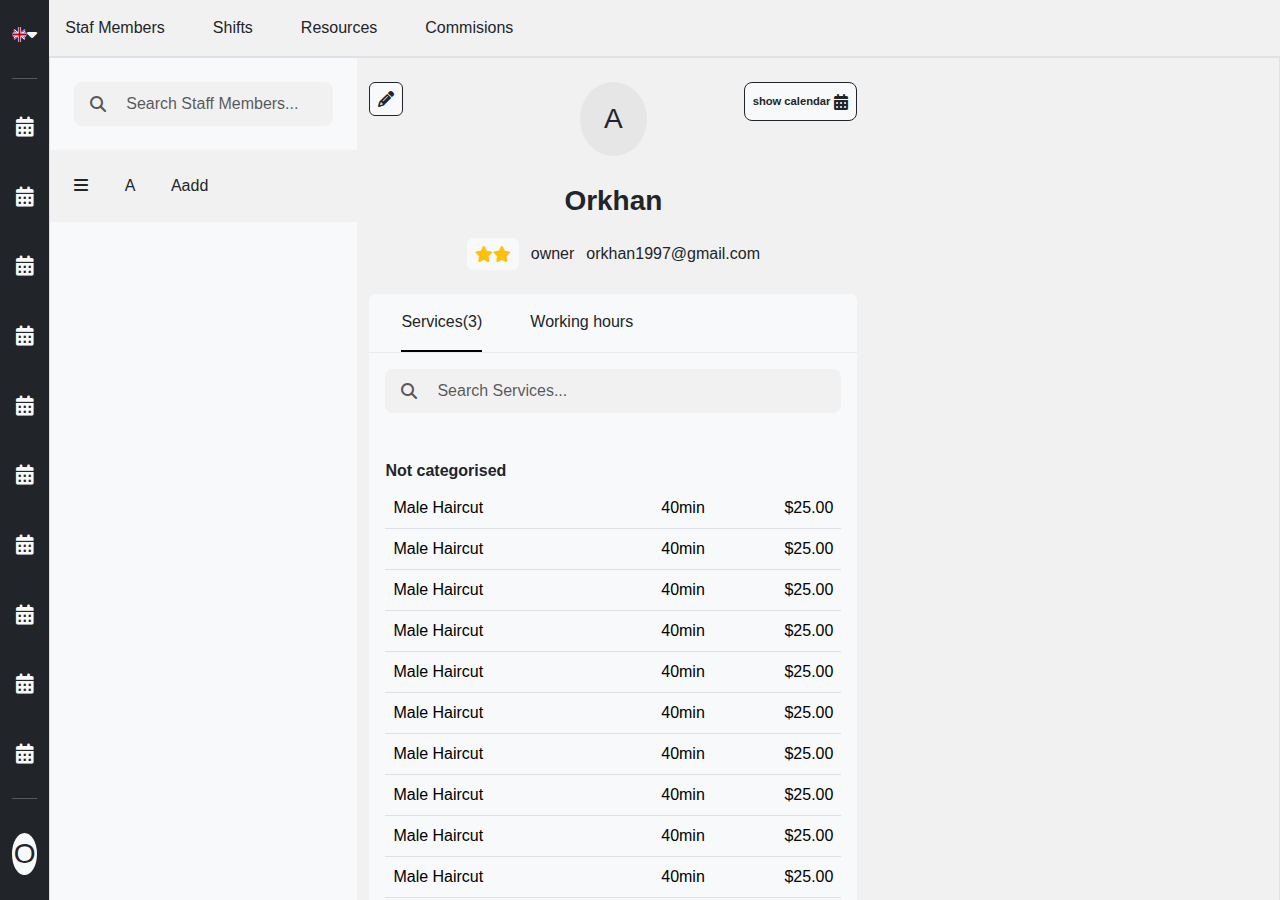
==== management.html @ 8c5fa84d "staff management" ====
<!DOCTYPE html>
<html lang="en">
  <head>
    <meta charset="UTF-8" />
    <meta name="viewport" content="width=device-width, initial-scale=1.0" />
    <!-- bootstrap css link -->
    <link
      href="https://cdn.jsdelivr.net/npm/bootstrap@5.3.3/dist/css/bootstrap.min.css"
      rel="stylesheet"
      integrity="sha384-QWTKZyjpPEjISv5WaRU9OFeRpok6YctnYmDr5pNlyT2bRjXh0JMhjY6hW+ALEwIH"
      crossorigin="anonymous"
    />
    <!-- font awesome link -->
    <link
      rel="stylesheet"
      href="https://cdnjs.cloudflare.com/ajax/libs/font-awesome/6.7.2/css/all.min.css"
      integrity="sha512-Evv84Mr4kqVGRNSgIGL/F/aIDqQb7xQ2vcrdIwxfjThSH8CSR7PBEakCr51Ck+w+/U6swU2Im1vVX0SVk9ABhg=="
      crossorigin="anonymous"
      referrerpolicy="no-referrer"
    />
    <title>Management Page</title>
    <link rel="stylesheet" href="/assets/css/management.css" />
  </head>
  <body>
    <div class="app-main_content container-fluid w-100 w-0 p-0">
      <nav
        class="navbar navbar-expand-lg sticky-top top-0 w-100 bg-dark py-3 d-block d-lg-none"
      >
        <div
          class="container-fluid d-flex align-items-center justify-content-between"
        >
          <i
            class="fa-solid fa-bars-staggered text-light fs-2"
            id="toggle-menu"
          ></i>
          <img src="/assets/images/logo.49ab7d85.svg" alt="" />
          <div class="user">
            <span class="py-2 px-3 text-dark bg-light rounded-circle fs-5"
              >T</span
            >
          </div>
        </div>
      </nav>
      <main class="h-100 w-100 d-flex">
        <!-- Sidebar -->
        <nav class="sidebar bg-dark sidebar py-0 py-lg-3 h-100">
          <div
            class="row h-100 m-auto flex-grow-1 d-flex align-items-start align-items-lg-center justify-content-start gap-3 w-100"
          >
            <!-- Language Section -->
            <div
              class="col-12 d-flex justify-content-center d-none d-lg-flex w-100"
            >
              <div
                class="language d-flex align-items-center justify-content-center"
              >
                <img
                  src="./assets/images/en-gb.66f67f2a.svg"
                  class="w-75 h-75"
                  alt=""
                />
                <i class="fa-solid fa-caret-down text-light"></i>
              </div>
            </div>
            <hr class="my-divider text-light w-50 m-auto" />
            <!-- List Section -->
            <div
              class="list-container col-12 d-flex flex-column align-items-center w-100 h-75"
            >
              <div
                class="list h-100 d-flex align-items-start align-items-md-center justify-content-between flex-column gap-2 w-100 w-md-100"
              >
                <a
                  href="#"
                  class="d-flex align-items-center justify-content-center menu-item mt-lg-1 mt-3 position-relative"
                >
                  <i class="fa-solid fa-calendar-days text-light fs-5"></i>
                  <span
                    class="side-menu_item bg-dark text-light p-0 p-md-1 rounded"
                    >management</span
                  >
                </a>
                <a
                  href="#"
                  class="d-flex align-items-center justify-content-center menu-item mt-lg-1 mt-3 position-relative"
                >
                  <i class="fa-solid fa-calendar-days text-light fs-5"></i>
                  <span
                    class="side-menu_item bg-dark text-light p-0 p-md-1 rounded"
                    >management</span
                  >
                </a>
                <a
                  href="#"
                  class="d-flex align-items-center justify-content-center menu-item mt-lg-1 mt-3 position-relative"
                >
                  <i class="fa-solid fa-calendar-days text-light fs-5"></i>
                  <span
                    class="side-menu_item bg-dark text-light p-0 p-md-1 rounded"
                    >management</span
                  >
                </a>
                <a
                  href="#"
                  class="d-flex align-items-center justify-content-center menu-item mt-lg-1 mt-3 position-relative"
                >
                  <i class="fa-solid fa-calendar-days text-light fs-5"></i>
                  <span
                    class="side-menu_item bg-dark text-light p-0 p-md-1 rounded"
                    >management</span
                  >
                </a>
                <a
                  href="#"
                  class="d-flex align-items-center justify-content-center menu-item mt-lg-1 mt-3 position-relative"
                >
                  <i class="fa-solid fa-calendar-days text-light fs-5"></i>
                  <span
                    class="side-menu_item bg-dark text-light p-0 p-md-1 rounded"
                    >management</span
                  >
                </a>
                <a
                  href="#"
                  class="d-flex align-items-center justify-content-center menu-item mt-lg-1 mt-3 position-relative"
                >
                  <i class="fa-solid fa-calendar-days text-light fs-5"></i>
                  <span
                    class="side-menu_item bg-dark text-light p-0 p-md-1 rounded"
                    >management</span
                  >
                </a>
                <a
                  href="#"
                  class="d-flex align-items-center justify-content-center menu-item mt-lg-1 mt-3 position-relative"
                >
                  <i class="fa-solid fa-calendar-days text-light fs-5"></i>
                  <span
                    class="side-menu_item bg-dark text-light p-0 p-md-1 rounded"
                    >management</span
                  >
                </a>
                <a
                  href="#"
                  class="d-flex align-items-center justify-content-center menu-item mt-lg-1 mt-3 position-relative"
                >
                  <i class="fa-solid fa-calendar-days text-light fs-5"></i>
                  <span
                    class="side-menu_item bg-dark text-light p-0 p-md-1 rounded"
                    >management</span
                  >
                </a>
                <a
                  href="#"
                  class="d-flex align-items-center justify-content-center menu-item mt-lg-1 mt-3 position-relative"
                >
                  <i class="fa-solid fa-calendar-days text-light fs-5"></i>
                  <span
                    class="side-menu_item bg-dark text-light p-0 p-md-1 rounded"
                    >management</span
                  >
                </a>
                <a
                  href="#"
                  class="d-flex align-items-center justify-content-center menu-item mt-lg-1 mt-3 position-relative"
                >
                  <i class="fa-solid fa-calendar-days text-light fs-5"></i>
                  <span
                    class="side-menu_item bg-dark text-light p-0 p-md-1 rounded"
                    >management</span
                  >
                </a>
              </div>
            </div>
            <hr class="my-divider text-light w-50 m-auto" />
            <!-- Avatar Section -->
            <div
              class="col-12 d-flex justify-content-center align-items-center w-100 d-none d-lg-flex"
            >
              <div
                class="sidebar-avatar d-flex justify-content-center align-items-center w-100"
              >
                <div
                  class="user w-100 h-75 rounded-circle bg-light d-flex align-items-center justify-content-center"
                >
                  <span class="text-dark fs-3 text-center text-uppercase"
                    >o</span
                  >
                </div>
              </div>
            </div>
          </div>
        </nav>
        <!-- content -->
        <section class="main-content flex-grow-1 w-100">
          <div class="container-fluid overflow-hidden w-100 h-100 p-0">
            <div class="row">
              <div class="col">
                <ul
                  class="navbar-nav d-flex flex-row gap-2 gap-lg-5 px-1 px-lg-3 py-2 border-bottom"
                >
                  <li class="nav-item active">
                    <a class="nav-link text-dark text-capitalize" href="#"
                      >Staf Members</a
                    >
                  </li>
                  <li class="nav-item">
                    <a class="nav-link text-dark text-capitalize" href="#"
                      >Shifts</a
                    >
                  </li>
                  <li class="nav-item">
                    <a class="nav-link text-dark text-capitalize" href="#"
                      >resources</a
                    >
                  </li>
                  <li class="nav-item">
                    <a class="nav-link text-dark text-capitalize" href="#"
                      >commisions</a
                    >
                  </li>
                </ul>
              </div>
            </div>
            <div class="content h-100">
              <div class="container-fluid h-100 w-100">
                <div class="row border h-100 h-lg-auto">
                  <div class="col-12 col-lg-3 bg-light p-0 d-flex flex-column">
                    <form class="p-4">
                      <div
                        class="form-group d-flex flex-row gap-2 align-items-center rounded-3 py-1 px-3"
                      >
                        <i
                          class="fa-solid fa-magnifying-glass"
                          id="search-icon"
                        ></i>
                        <input
                          type="email"
                          placeholder="Search staff members..."
                          class="w-100 border-0 text-capitalize shadow-none form-control"
                        />
                      </div>
                    </form>
                    <ul
                      class="user-list d-flex flex-column gap-2 w-100 m-0 p-0"
                    >
                      <li class="p-4 list-item">
                        <i class="fa-solid fa-bars"></i>
                        <span
                          class="text-uppercase p-3 rounded-circle mx-3 user-circle"
                          >a</span
                        >
                        <a href="#" class="text-dark">Aadd</a>
                      </li>
                    </ul>
                  </div>
                  <div
                    class="col-12 overflow-auto m-0 col-lg-5 h-100 py-4 pl-3 pr-0"
                  >
                    <div
                      class="staf-details w-100 d-flex flex-column align-items-center justify-content-between"
                    >
                      <div class="container w-100 p-0 m-0">
                        <div
                          class="row w-100 d-flex justify-content-between p-0 m-0"
                        >
                          <div class="col-4 p-0">
                            <a class="icons">
                              <i
                                class="fa-solid fa-pencil border border-dark p-2 bg-light rounded-2 text-dark cursor-pointer"
                              >
                              </i>
                            </a>
                          </div>
                          <div class="col-4 p-0 d-flex justify-content-center">
                            <a
                              class="avatar d-flex flex-column gap-4 align-items-center"
                            >
                              <span
                                class="px-4 py-3 user-avatar text-dark rounded-circle text-uppercase fs-3"
                                >a</span
                              >
                              <div class="staffer-name w-100">
                                <p class="text-dark fs-3 fw-bold text-center">
                                  Orkhan
                                </p>
                              </div>
                            </a>
                          </div>
                          <div class="col-4 p-0 d-flex justify-content-end">
                            <a
                              class="calendar-icon bg-light rounded-3 px-2 border border-dark h-25 d-flex align-items-center gap-1"
                            >
                              <span
                                class="text-dark fw-bold show-calendar text-center"
                              >
                                show calendar
                              </span>
                              <i
                                class="fa-solid fa-calendar-days text-dark"
                              ></i>
                            </a>
                          </div>
                        </div>
                      </div>
                      <div
                        class="staf-content d-flex flex-row align-items-center"
                      >
                        <ul
                          class="d-flex flex-row align-items-center justify-content-between gap-2 w-100 p-0 m-0"
                        >
                          <li
                            class="bg-light p-2 rounded-2 d-flex align-items-center"
                          >
                            <i class="fa-solid fa-star text-warning fs-6"></i>
                            <i class="fa-solid fa-star text-warning fs-6"></i>
                          </li>
                          <li class="owner p-1 rounded-2">
                            <span class="text-dark">owner</span>
                          </li>
                          <li>
                            <span class="text-dark fs-6"
                              >orkhan1997@gmail.com</span
                            >
                          </li>
                        </ul>
                      </div>
                    </div>
                    <div
                      class="staf-detail-tabs w-100 mt-4 bg-light rounded-top"
                    >
                      <div class="tab-heading w-100">
                        <ul class="d-flex align-center gap-5">
                          <li class="tab-item active py-3">
                            <a href="#" class="text-dark fs-6"
                              >Services<span>(3)</span>
                            </a>
                          </li>
                          <li class="tab-item py-3">
                            <a href="#" class="text-dark fs-6">Working hours</a>
                          </li>
                        </ul>
                        <form class="px-3">
                          <div
                            class="form-group d-flex flex-row gap-2 align-items-center rounded-3 py-1 px-3"
                          >
                            <i
                              class="fa-solid fa-magnifying-glass"
                              id="search-icon"
                            ></i>
                            <input
                              type="email"
                              placeholder="Search services..."
                              class="w-100 border-0 text-capitalize shadow-none form-control"
                            />
                          </div>
                        </form>
                      </div>
                      <div class="table mt-5 pb-4 px-3">
                        <div class="title">
                          <h4 class="text-dark fs-6 fw-semibold">
                            Not categorised
                          </h4>
                        </div>
                        <table class="table table-hover">
                          <tbody>
                            <tr>
                              <td class="bg-light">Male Haircut</td>
                              <td class="bg-light text-end">40min</td>
                              <td class="bg-light text-end">$25.00</td>
                            </tr>
                            <tr>
                              <td class="bg-light">Male Haircut</td>
                              <td class="bg-light text-end">40min</td>
                              <td class="bg-light text-end">$25.00</td>
                            </tr>
                            <tr>
                              <td class="bg-light">Male Haircut</td>
                              <td class="bg-light text-end">40min</td>
                              <td class="bg-light text-end">$25.00</td>
                            </tr>
                            <tr>
                              <td class="bg-light">Male Haircut</td>
                              <td class="bg-light text-end">40min</td>
                              <td class="bg-light text-end">$25.00</td>
                            </tr>
                            <tr>
                              <td class="bg-light">Male Haircut</td>
                              <td class="bg-light text-end">40min</td>
                              <td class="bg-light text-end">$25.00</td>
                            </tr>
                            <tr>
                              <td class="bg-light">Male Haircut</td>
                              <td class="bg-light text-end">40min</td>
                              <td class="bg-light text-end">$25.00</td>
                            </tr>
                            <tr>
                              <td class="bg-light">Male Haircut</td>
                              <td class="bg-light text-end">40min</td>
                              <td class="bg-light text-end">$25.00</td>
                            </tr>
                            <tr>
                              <td class="bg-light">Male Haircut</td>
                              <td class="bg-light text-end">40min</td>
                              <td class="bg-light text-end">$25.00</td>
                            </tr>
                            <tr>
                              <td class="bg-light">Male Haircut</td>
                              <td class="bg-light text-end">40min</td>
                              <td class="bg-light text-end">$25.00</td>
                            </tr>
                            <tr>
                              <td class="bg-light">Male Haircut</td>
                              <td class="bg-light text-end">40min</td>
                              <td class="bg-light text-end">$25.00</td>
                            </tr>
                          </tbody>
                        </table>
                        <button
                          type="button"
                          class="btn btn-outline-dark mt-5 w-100 text-uppercase"
                        >
                          edit services
                        </button>
                      </div>
                    </div>
                  </div>
                  <div class="col-4"></div>
                </div>
              </div>
            </div>
          </div>
        </section>
      </main>
    </div>

    <script src="/assets/js/management.js"></script>
  </body>
</html>
---- assets/css/management.css ----
@import "./reset.css";
.sidebar {
  width: 4%;
}
.app-main_content {
  height: 100vh;
}
.side-menu_item {
  top: 0;
  left: 0;
  margin-left: 3rem;
  visibility: hidden;
  opacity: 0;
  transition: 0.2s linear;
  position: absolute;
}
.menu-item:hover .side-menu_item {
  visibility: visible;
  opacity: 1;
}
.main-content {
  background-color: #f4f4f4;
}
.form-group,
.main-content,
input,
.list-item {
  background: #f2f1f1 !important;
}
#search-icon,
.icons,
.user-avatar {
  color: #595757;
}
.user-avatar {
  background: #e6e6e6;
}
.show-calendar {
  font-size: 0.7rem;
}
.tab-item.active {
  border-bottom: 2px solid black;
}
.tab-heading ul {
  border-bottom: 1px solid #ebebeb;
}

@media (max-width: 991px) {
  .app-main_content {
    height: 100%;
  }
  .my-divider {
    display: none;
  }
  .sidebar {
    width: 100%;
    position: fixed;
    left: -100%;
    height: 100%;
    transition: 0.4s ease;
  }
  .sidebar.active {
    left: 0;
  }
  .side-menu_item {
    visibility: visible;
    opacity: 1;
    margin-left: 3rem;
  }
  .h-lg-auto {
    height: auto !important;
  }
  .main-content {
    overflow-x: hidden;
  }
  /* .main-content::-webkit-scrollbar {
    display: none;
  } */
}
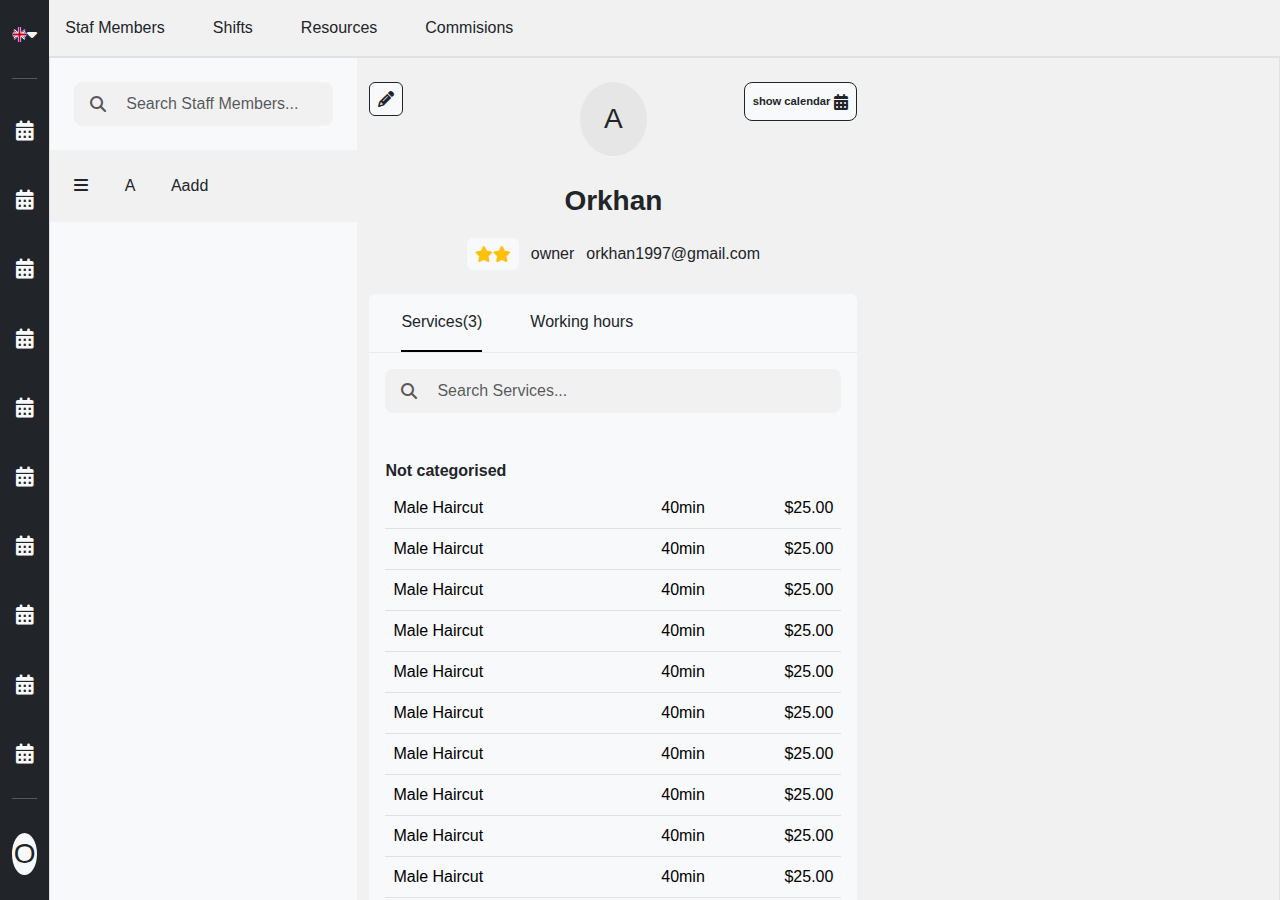
==== commit c86dc07e: "staff management sidebar" ====
--- a/management.html
+++ b/management.html
@@ -72,97 +72,98 @@
               >
                 <a
                   href="#"
-                  class="d-flex align-items-center justify-content-center menu-item mt-lg-1 mt-3 position-relative"
-                >
-                  <i class="fa-solid fa-calendar-days text-light fs-5"></i>
-                  <span
-                    class="side-menu_item bg-dark text-light p-0 p-md-1 rounded"
-                    >management</span
-                  >
-                </a>
-                <a
-                  href="#"
-                  class="d-flex align-items-center justify-content-center menu-item mt-lg-1 mt-3 position-relative"
-                >
-                  <i class="fa-solid fa-calendar-days text-light fs-5"></i>
-                  <span
-                    class="side-menu_item bg-dark text-light p-0 p-md-1 rounded"
-                    >management</span
-                  >
-                </a>
-                <a
-                  href="#"
-                  class="d-flex align-items-center justify-content-center menu-item mt-lg-1 mt-3 position-relative"
-                >
-                  <i class="fa-solid fa-calendar-days text-light fs-5"></i>
-                  <span
-                    class="side-menu_item bg-dark text-light p-0 p-md-1 rounded"
-                    >management</span
-                  >
-                </a>
-                <a
-                  href="#"
-                  class="d-flex align-items-center justify-content-center menu-item mt-lg-1 mt-3 position-relative"
-                >
-                  <i class="fa-solid fa-calendar-days text-light fs-5"></i>
-                  <span
-                    class="side-menu_item bg-dark text-light p-0 p-md-1 rounded"
-                    >management</span
-                  >
-                </a>
-                <a
-                  href="#"
-                  class="d-flex align-items-center justify-content-center menu-item mt-lg-1 mt-3 position-relative"
-                >
-                  <i class="fa-solid fa-calendar-days text-light fs-5"></i>
-                  <span
-                    class="side-menu_item bg-dark text-light p-0 p-md-1 rounded"
-                    >management</span
-                  >
-                </a>
-                <a
-                  href="#"
-                  class="d-flex align-items-center justify-content-center menu-item mt-lg-1 mt-3 position-relative"
-                >
-                  <i class="fa-solid fa-calendar-days text-light fs-5"></i>
-                  <span
-                    class="side-menu_item bg-dark text-light p-0 p-md-1 rounded"
-                    >management</span
-                  >
-                </a>
-                <a
-                  href="#"
-                  class="d-flex align-items-center justify-content-center menu-item mt-lg-1 mt-3 position-relative"
-                >
-                  <i class="fa-solid fa-calendar-days text-light fs-5"></i>
-                  <span
-                    class="side-menu_item bg-dark text-light p-0 p-md-1 rounded"
-                    >management</span
-                  >
-                </a>
-                <a
-                  href="#"
-                  class="d-flex align-items-center justify-content-center menu-item mt-lg-1 mt-3 position-relative"
-                >
-                  <i class="fa-solid fa-calendar-days text-light fs-5"></i>
-                  <span
-                    class="side-menu_item bg-dark text-light p-0 p-md-1 rounded"
-                    >management</span
-                  >
-                </a>
-                <a
-                  href="#"
-                  class="d-flex align-items-center justify-content-center menu-item mt-lg-1 mt-3 position-relative"
-                >
-                  <i class="fa-solid fa-calendar-days text-light fs-5"></i>
-                  <span
-                    class="side-menu_item bg-dark text-light p-0 p-md-1 rounded"
-                    >management</span
-                  >
-                </a>
-                <a
-                  href="#"
-                  class="d-flex align-items-center justify-content-center menu-item mt-lg-1 mt-3 position-relative"
+                  class="d-flex align-items-center justify-content-center menu-item mt-2 position-relative"
+                >
+                  <i class="fa-solid fa-calendar-days text-light fs-5"></i>
+                  <span
+                    class="side-menu_item bg-dark text-light p-0 p-md-1 rounded"
+                    >management</span
+                  >
+                </a>
+                <a
+                  href="#"
+                  class="d-flex align-items-center justify-content-center menu-item mt-2 position-relative"
+                >
+                  <i class="fa-solid fa-calendar-days text-light fs-5"></i>
+                  <span
+                    class="side-menu_item bg-dark text-light p-0 p-md-1 rounded"
+                    >management</span
+                  >
+                </a>
+                <a
+                  href="#"
+                  class="d-flex align-items-center justify-content-center menu-item mt-2 position-relative"
+                >
+                  <i class="fa-solid fa-calendar-days text-light fs-5"></i>
+                  <span
+                    class="side-menu_item bg-dark text-light p-0 p-md-1 rounded"
+                    >management</span
+                  >
+                </a>
+                <a
+                  href="#"
+                  class="d-flex align-items-center justify-content-center menu-item mt-2 position-relative"
+                >
+                  <i class="fa-solid fa-calendar-days text-light fs-5"></i>
+                  <span
+                    class="side-menu_item bg-dark text-light p-0 p-md-1 rounded"
+                    >management</span
+                  >
+                </a>
+                <a
+                  href="#"
+                  class="d-flex align-items-center justify-content-center menu-item mt-2 position-relative"
+                >
+                  <i class="fa-solid fa-calendar-days text-light fs-5"></i>
+                  <span
+                    class="side-menu_item bg-dark text-light p-0 p-md-1 rounded"
+                    >management</span
+                  >
+                </a>
+                <a
+                  href="#"
+                  class="d-flex align-items-center justify-content-center menu-item mt-2 position-relative"
+                >
+                  <i class="fa-solid fa-calendar-days text-light fs-5"></i>
+                  <span
+                    class="side-menu_item bg-dark text-light p-0 p-md-1 rounded"
+                    >management</span
+                  >
+                </a>
+                <a
+                  href="#"
+                  class="d-flex align-items-center justify-content-center menu-item mt-2 position-relative"
+                >
+                  <i class="fa-solid fa-calendar-days text-light fs-5"></i>
+                  <span
+                    class="side-menu_item bg-dark text-light p-0 p-md-1 rounded"
+                    >management</span
+                  >
+                </a>
+                <a
+                  href="#"
+                  class="d-flex align-items-center justify-content-center menu-item mt-2 position-relative"
+                >
+                  <i class="fa-solid fa-calendar-days text-light fs-5"></i>
+                  <span
+                    class="side-menu_item bg-dark text-light p-0 p-md-1 rounded"
+                    >management</span
+                  >
+                </a>
+                <a
+                  href="#"
+                  class="d-flex align-items-center justify-content-center menu-item mt-2 position-relative"
+                >
+                  <i class="fa-solid fa-calendar-days text-light fs-5"></i>
+                  <span
+                    class="side-menu_item bg-dark text-light p-0 p-md-1 rounded"
+                    >management</span
+                  >
+                </a>
+
+                <a
+                  href="#"
+                  class="d-flex align-items-center justify-content-center menu-item mt-2 position-relative"
                 >
                   <i class="fa-solid fa-calendar-days text-light fs-5"></i>
                   <span
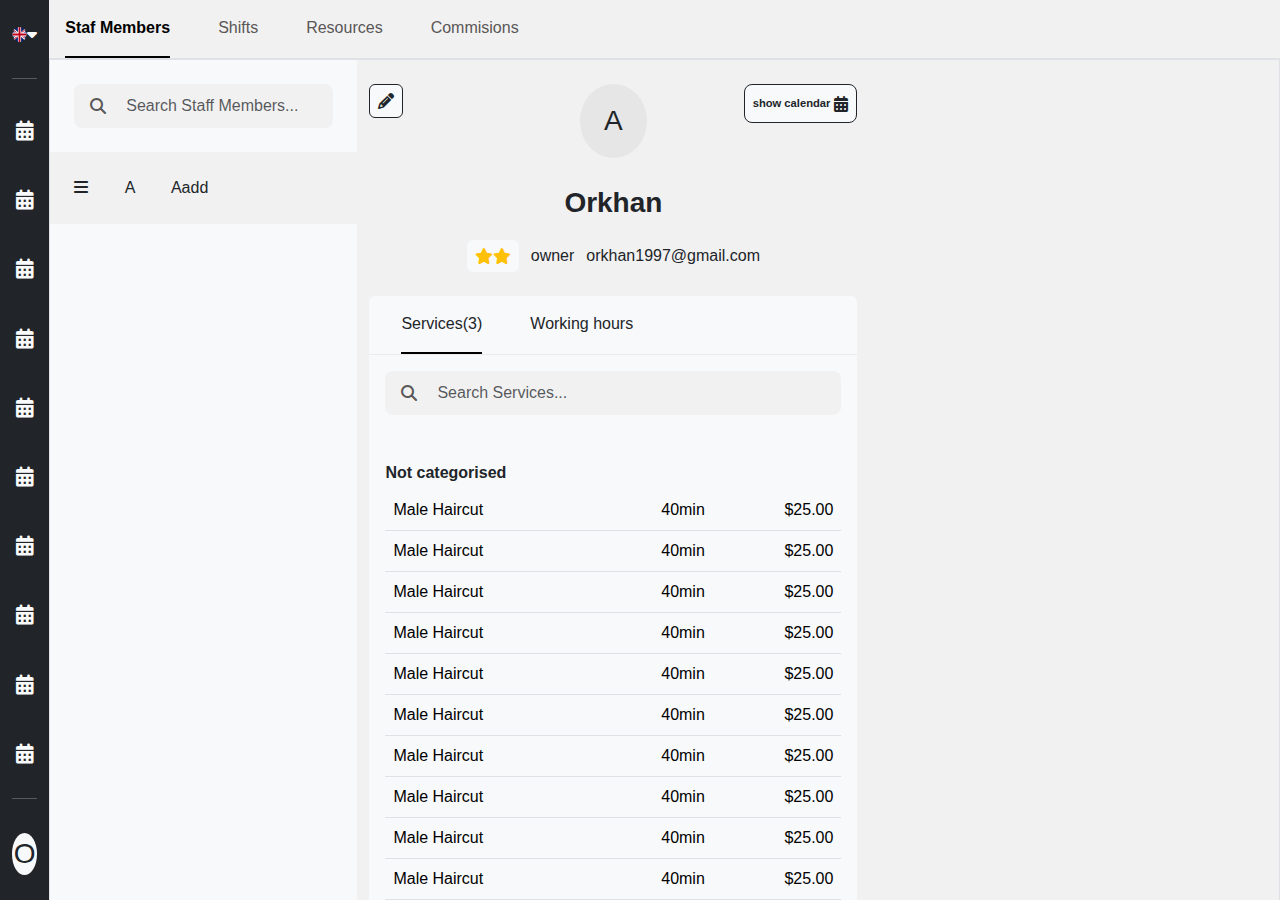
==== commit ead3d519: "test" ====
--- a/management.html
+++ b/management.html
@@ -198,25 +198,25 @@
             <div class="row">
               <div class="col">
                 <ul
-                  class="navbar-nav d-flex flex-row gap-2 gap-lg-5 px-1 px-lg-3 py-2 border-bottom"
-                >
-                  <li class="nav-item active">
-                    <a class="nav-link text-dark text-capitalize" href="#"
+                  class="navbar-nav d-flex flex-row gap-2 gap-lg-5 px-2 px-lg-3 justify-content-between justify-content-lg-start border-bottom"
+                >
+                  <li class="nav-item py-2 active">
+                    <a class="nav-link text-capitalize" href="#"
                       >Staf Members</a
                     >
                   </li>
-                  <li class="nav-item">
-                    <a class="nav-link text-dark text-capitalize" href="#"
+                  <li class="nav-item py-2">
+                    <a class="nav-link text-capitalize" href="#"
                       >Shifts</a
                     >
                   </li>
-                  <li class="nav-item">
-                    <a class="nav-link text-dark text-capitalize" href="#"
+                  <li class="nav-item py-2">
+                    <a class="nav-link text-capitalize" href="#"
                       >resources</a
                     >
                   </li>
-                  <li class="nav-item">
-                    <a class="nav-link text-dark text-capitalize" href="#"
+                  <li class="nav-item py-2">
+                    <a class="nav-link text-capitalize" href="#"
                       >commisions</a
                     >
                   </li>
--- a/assets/css/management.css
+++ b/assets/css/management.css
@@ -44,7 +44,14 @@
 .tab-heading ul {
   border-bottom: 1px solid #ebebeb;
 }
-
+.nav-item{
+  color: #595757;
+}
+.nav-item.active{
+  border-bottom: 2px solid black;
+  font-weight: 700;
+  color: #000;
+}
 @media (max-width: 991px) {
   .app-main_content {
     height: 100%;
@@ -73,6 +80,10 @@
   .main-content {
     overflow-x: hidden;
   }
+  .nav-item{
+    color: #595757;
+    font-size: .8rem;
+  }
   /* .main-content::-webkit-scrollbar {
     display: none;
   } */
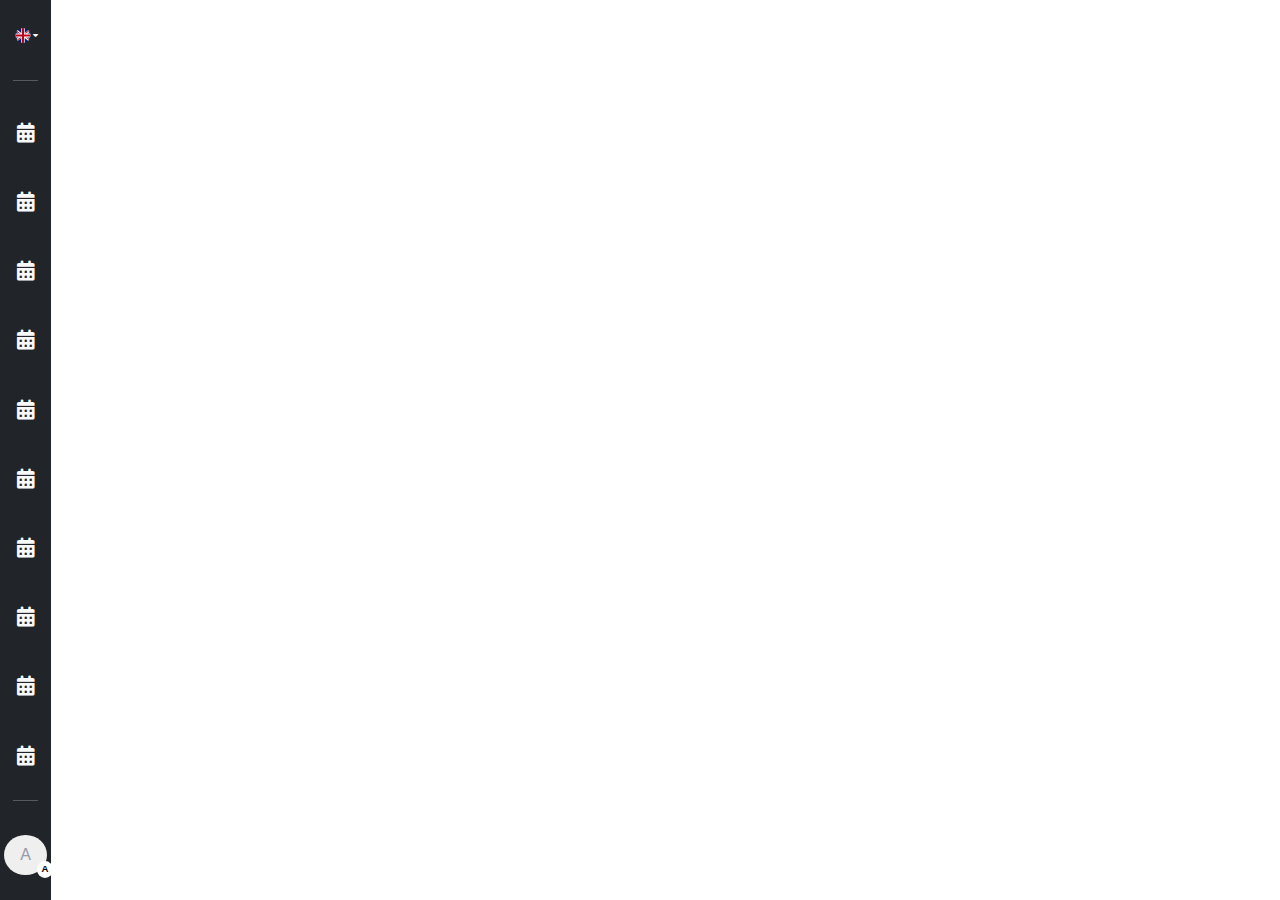
==== commit 51a725c1: "sidebar" ====
--- a/management.html
+++ b/management.html
@@ -44,9 +44,7 @@
       <main class="h-100 w-100 d-flex">
         <!-- Sidebar -->
         <nav class="sidebar bg-dark sidebar py-0 py-lg-3 h-100">
-          <div
-            class="row h-100 m-auto flex-grow-1 d-flex align-items-start align-items-lg-center justify-content-start gap-3 w-100"
-          >
+          <div class="row h-100 m-auto flex-grow-1 d-flex align-items-start align-items-lg-center justify-content-start gap-3 w-100">
             <!-- Language Section -->
             <div
               class="col-12 d-flex justify-content-center d-none d-lg-flex w-100"
@@ -59,7 +57,7 @@
                   class="w-75 h-75"
                   alt=""
                 />
-                <i class="fa-solid fa-caret-down text-light"></i>
+                <i class="fa-solid fa-caret-down text-light language-icon"></i>
               </div>
             </div>
             <hr class="my-divider text-light w-50 m-auto" />
@@ -68,7 +66,7 @@
               class="list-container col-12 d-flex flex-column align-items-center w-100 h-75"
             >
               <div
-                class="list h-100 d-flex align-items-start align-items-md-center justify-content-between flex-column gap-2 w-100 w-md-100"
+                class="list h-100 d-flex align-items-start align-items-lg-center justify-content-between flex-column gap-2 w-100 w-lg-100"
               >
                 <a
                   href="#"
@@ -160,7 +158,6 @@
                     >management</span
                   >
                 </a>
-
                 <a
                   href="#"
                   class="d-flex align-items-center justify-content-center menu-item mt-2 position-relative"
@@ -178,22 +175,20 @@
             <div
               class="col-12 d-flex justify-content-center align-items-center w-100 d-none d-lg-flex"
             >
-              <div
-                class="sidebar-avatar d-flex justify-content-center align-items-center w-100"
+              <button
+                type="button"
+                class="sidebar-avatar-btn px-3 py-2 rounded-circle"
+                data-bs-toggle="modal"
+                data-bs-target="#exampleModal"
               >
-                <div
-                  class="user w-100 h-75 rounded-circle bg-light d-flex align-items-center justify-content-center"
-                >
-                  <span class="text-dark fs-3 text-center text-uppercase"
-                    >o</span
-                  >
-                </div>
-              </div>
+                A
+                <span>a</span>
+              </button>
             </div>
           </div>
         </nav>
         <!-- content -->
-        <section class="main-content flex-grow-1 w-100">
+        <!-- <section class="main-content flex-grow-1 w-100">
           <div class="container-fluid overflow-hidden w-100 h-100 p-0">
             <div class="row">
               <div class="col">
@@ -248,8 +243,8 @@
                       <li class="p-4 list-item">
                         <i class="fa-solid fa-bars"></i>
                         <span
-                          class="text-uppercase p-3 rounded-circle mx-3 user-circle"
-                          >a</span
+                          class="text-uppercase user-avatar p-3 rounded-circle  mx-3 user-circle w-50 h-50 "
+                          >oa</span
                         >
                         <a href="#" class="text-dark">Aadd</a>
                       </li>
@@ -431,10 +426,56 @@
               </div>
             </div>
           </div>
-        </section>
+        </section> -->
+        <!-- Modal -->
+        <!-- <div class="modal fade" id="exampleModal" tabindex="-1" aria-labelledby="exampleModalLabel" aria-hidden="true">
+       <div class="modal-dialog">
+       <div class="modal-content p-4">
+      <div class="modal-head  border-none d-flex">
+        <button type="button" class="btn-close opacity-100" data-bs-dismiss="modal" aria-label="Close"></button>
+        <h1 class="modal-title fs-6 text-capitalize fw-bold" id="exampleModalLabel">switch business</h1>
+      </div>
+      <div class="modal-body p-0 m-0 d-flex flex-column gap-3 mt-4">
+        <form class="w-100">
+          <div class="form-group d-flex flex-row gap-2 align-items-center rounded-3 py-1 px-3">
+            <i
+              class="fa-solid fa-magnifying-glass"
+              id="search-icon"
+            ></i>
+            <input
+              type="email"
+              placeholder="Search staff members..."
+              class="w-100 border-0 text-capitalize shadow-none form-control"
+            />
+          </div>
+        </form>
+        <ul class="w-100 d-flex flex-column p-0 gap-3 my-3">
+          <li class="currently-user pt-3 px-4 w-100 d-flex flex-column align-items-start rounded-3">
+              <span class="text-success fw-bold fs-6">
+                . Currently using
+              </span>
+              <span class="text-dark fw-bolder">Aaddbarber</span>
+              <p class="location-user">Newworth Ct, Columbia</p>
+          </li>
+        
+        </ul>
+      </div>
+      <div class="modal-footer p-0 m-0 d-flex align-items-center justify-content-between">
+        <div>
+          <div>
+            
+          </div>
+          <div></div>
+        </div>
+        <a href="#" class="logout-btn py-2 px-4 border border-dark rounded-3 fs-5 fw-bolder text-dark">Logout</a>
+      </div>
+       </div>
+       </div>
+      </div> -->
       </main>
     </div>
-
+    <!-- Bootstrap Bundle JS -->
+    <script src="https://cdn.jsdelivr.net/npm/bootstrap@5.3.0/dist/js/bootstrap.bundle.min.js"></script>
     <script src="/assets/js/management.js"></script>
   </body>
 </html>
--- a/assets/css/management.css
+++ b/assets/css/management.css
@@ -13,6 +13,30 @@
   opacity: 0;
   transition: 0.2s linear;
   position: absolute;
+}
+.language-icon {
+  font-size: 0.5rem;
+}
+.sidebar-avatar-btn {
+  border: none;
+  outline: none;
+  color: #9799a8;
+  position: relative;
+}
+.sidebar-avatar-btn span{
+  position: absolute;
+  top: 65%;
+  right: -15%;
+   background:#fff;
+  color: #000;
+  text-transform: uppercase;
+  font-size: .6rem;
+  padding: .1rem .3rem;
+  border-radius: 50%;
+  font-weight: 700;
+}
+.navbar{
+  border-bottom: 1px solid #3a3a3a;
 }
 .menu-item:hover .side-menu_item {
   visibility: visible;
@@ -34,6 +58,7 @@
 }
 .user-avatar {
   background: #e6e6e6;
+  color: #979797;
 }
 .show-calendar {
   font-size: 0.7rem;
@@ -44,13 +69,34 @@
 .tab-heading ul {
   border-bottom: 1px solid #ebebeb;
 }
-.nav-item{
+.nav-item {
   color: #595757;
 }
-.nav-item.active{
+
+.nav-item.active {
   border-bottom: 2px solid black;
   font-weight: 700;
   color: #000;
+}
+.modal-head {
+  display: flex;
+  align-items: center;
+  justify-content: start;
+  gap: 2rem;
+}
+.currently-user {
+  box-shadow: rgba(99, 99, 99, 0.2) 0px 2px 8px 0px;
+}
+.location-user {
+  font-size: 0.8rem;
+  color: #979797;
+}
+.logout-btn {
+  transition: 0.3s linear;
+}
+.logout-btn:hover {
+  background: #000;
+  color: #fff !important;
 }
 @media (max-width: 991px) {
   .app-main_content {
@@ -77,12 +123,16 @@
   .h-lg-auto {
     height: auto !important;
   }
+  .list-container{
+    height: 100% !important;
+    padding: .5rem 1rem;
+  }
   .main-content {
     overflow-x: hidden;
   }
-  .nav-item{
+  .nav-item {
     color: #595757;
-    font-size: .8rem;
+    font-size: 0.8rem;
   }
   /* .main-content::-webkit-scrollbar {
     display: none;
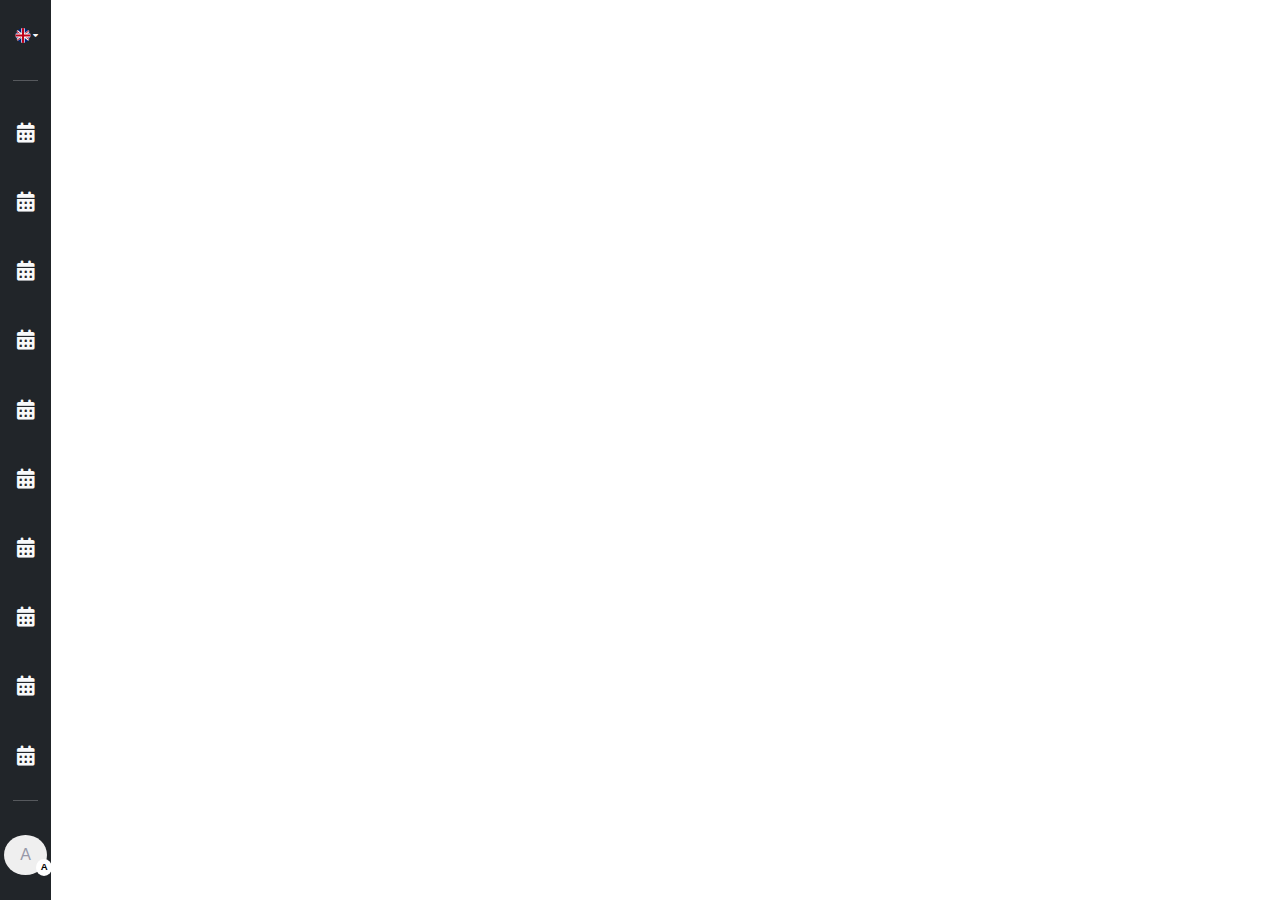
==== commit b8d4ec4e: "navbar" ====
--- a/management.html
+++ b/management.html
@@ -35,16 +35,24 @@
           ></i>
           <img src="/assets/images/logo.49ab7d85.svg" alt="" />
           <div class="user">
-            <span class="py-2 px-3 text-dark bg-light rounded-circle fs-5"
-              >T</span
+            <button
+              type="button"
+              class="sidebar-avatar-btn px-3 py-2 rounded-circle"
+              data-bs-toggle="modal"
+              data-bs-target="#exampleModal"
             >
+              A
+              <span>a</span>
+            </button>
           </div>
         </div>
       </nav>
       <main class="h-100 w-100 d-flex">
         <!-- Sidebar -->
         <nav class="sidebar bg-dark sidebar py-0 py-lg-3 h-100">
-          <div class="row h-100 m-auto flex-grow-1 d-flex align-items-start align-items-lg-center justify-content-start gap-3 w-100">
+          <div
+            class="row h-100 m-auto flex-grow-1 d-flex align-items-start align-items-lg-center justify-content-start gap-3 w-100"
+          >
             <!-- Language Section -->
             <div
               class="col-12 d-flex justify-content-center d-none d-lg-flex w-100"
--- a/assets/css/management.css
+++ b/assets/css/management.css
@@ -25,9 +25,9 @@
 }
 .sidebar-avatar-btn span{
   position: absolute;
-  top: 65%;
-  right: -15%;
-   background:#fff;
+  top: 60%;
+  right: -13%;
+  background:#fff;
   color: #000;
   text-transform: uppercase;
   font-size: .6rem;
@@ -124,7 +124,7 @@
     height: auto !important;
   }
   .list-container{
-    height: 100% !important;
+    height:83% !important;
     padding: .5rem 1rem;
   }
   .main-content {
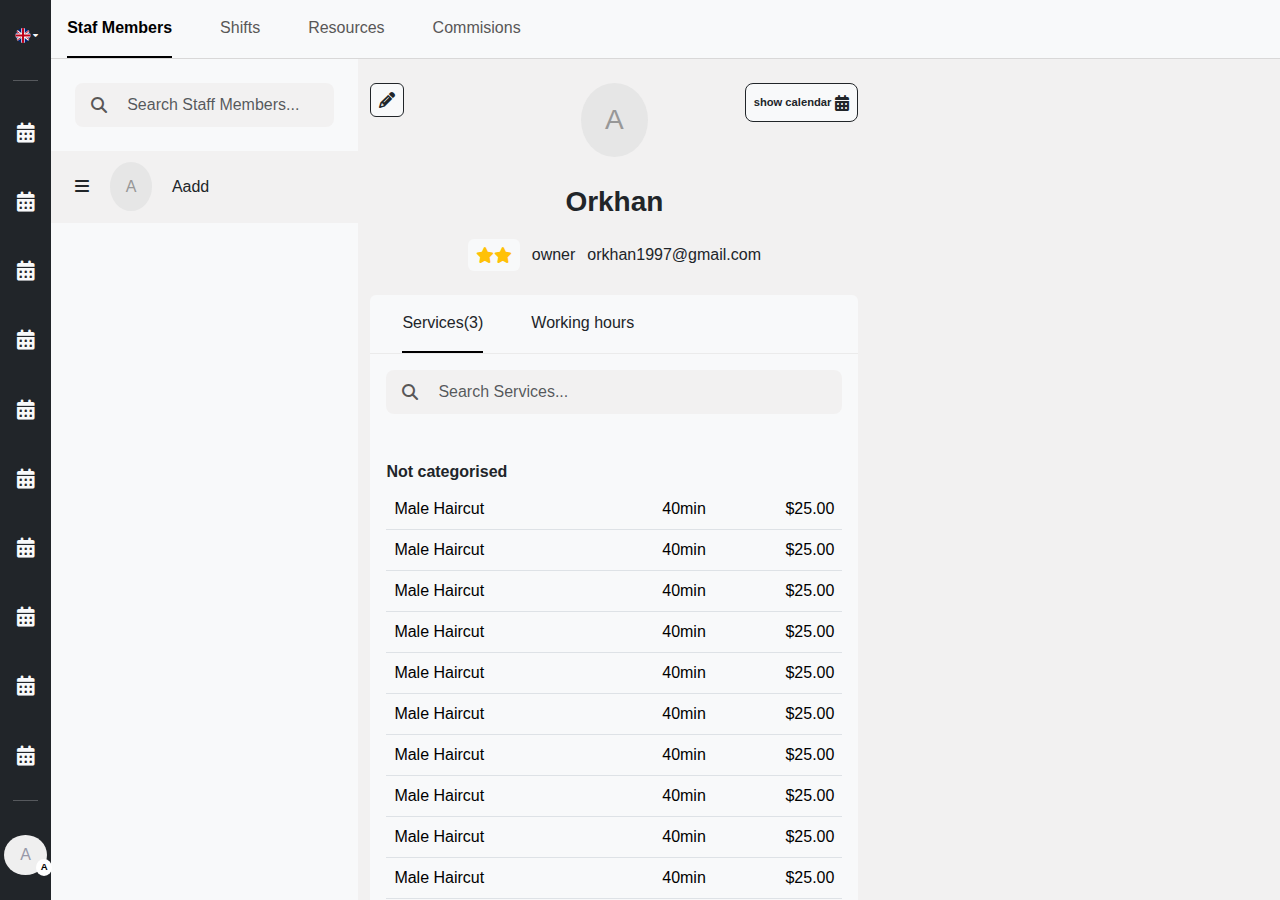
==== commit bf3c2138: "content main" ====
--- a/management.html
+++ b/management.html
@@ -49,7 +49,7 @@
       </nav>
       <main class="h-100 w-100 d-flex">
         <!-- Sidebar -->
-        <nav class="sidebar bg-dark sidebar py-0 py-lg-3 h-100">
+        <nav class="sidebar bg-dark sidebar py-0 py-lg-3 h-100 z-2">
           <div
             class="row h-100 m-auto flex-grow-1 d-flex align-items-start align-items-lg-center justify-content-start gap-3 w-100"
           >
@@ -196,12 +196,12 @@
           </div>
         </nav>
         <!-- content -->
-        <!-- <section class="main-content flex-grow-1 w-100">
+        <section class="main-content flex-grow-1 w-100">
           <div class="container-fluid overflow-hidden w-100 h-100 p-0">
-            <div class="row">
+            <div class="row bg-light content-nav_heading">
               <div class="col">
                 <ul
-                  class="navbar-nav d-flex flex-row gap-2 gap-lg-5 px-2 px-lg-3 justify-content-between justify-content-lg-start border-bottom"
+                  class="navbar-nav d-flex flex-row gap-2 gap-lg-5 px-2 px-lg-3 justify-content-between justify-content-lg-start"
                 >
                   <li class="nav-item py-2 active">
                     <a class="nav-link text-capitalize" href="#"
@@ -209,27 +209,23 @@
                     >
                   </li>
                   <li class="nav-item py-2">
-                    <a class="nav-link text-capitalize" href="#"
-                      >Shifts</a
-                    >
+                    <a class="nav-link text-capitalize" href="#">Shifts</a>
                   </li>
                   <li class="nav-item py-2">
-                    <a class="nav-link text-capitalize" href="#"
-                      >resources</a
-                    >
+                    <a class="nav-link text-capitalize" href="#">resources</a>
                   </li>
                   <li class="nav-item py-2">
-                    <a class="nav-link text-capitalize" href="#"
-                      >commisions</a
-                    >
+                    <a class="nav-link text-capitalize" href="#">commisions</a>
                   </li>
                 </ul>
               </div>
             </div>
             <div class="content h-100">
               <div class="container-fluid h-100 w-100">
-                <div class="row border h-100 h-lg-auto">
-                  <div class="col-12 col-lg-3 bg-light p-0 d-flex flex-column">
+                <div class="row h-100 h-lg-auto">
+                  <div
+                    class="user-form-container col-12 col-lg-3 bg-light p-0 d-flex flex-column position-relative"
+                  >
                     <form class="p-4">
                       <div
                         class="form-group d-flex flex-row gap-2 align-items-center rounded-3 py-1 px-3"
@@ -251,8 +247,8 @@
                       <li class="p-4 list-item">
                         <i class="fa-solid fa-bars"></i>
                         <span
-                          class="text-uppercase user-avatar p-3 rounded-circle  mx-3 user-circle w-50 h-50 "
-                          >oa</span
+                          class="text-uppercase user-avatar p-3 rounded-circle mx-3 user-circle w-50 h-50"
+                          >a</span
                         >
                         <a href="#" class="text-dark">Aadd</a>
                       </li>
@@ -281,7 +277,7 @@
                               class="avatar d-flex flex-column gap-4 align-items-center"
                             >
                               <span
-                                class="px-4 py-3 user-avatar text-dark rounded-circle text-uppercase fs-3"
+                                class="px-4 py-3 user-avatar rounded-circle text-uppercase fs-3" style="color: #979797;"
                                 >a</span
                               >
                               <div class="staffer-name w-100">
@@ -434,52 +430,75 @@
               </div>
             </div>
           </div>
-        </section> -->
+        </section>
         <!-- Modal -->
-        <!-- <div class="modal fade" id="exampleModal" tabindex="-1" aria-labelledby="exampleModalLabel" aria-hidden="true">
-       <div class="modal-dialog">
-       <div class="modal-content p-4">
-      <div class="modal-head  border-none d-flex">
-        <button type="button" class="btn-close opacity-100" data-bs-dismiss="modal" aria-label="Close"></button>
-        <h1 class="modal-title fs-6 text-capitalize fw-bold" id="exampleModalLabel">switch business</h1>
-      </div>
-      <div class="modal-body p-0 m-0 d-flex flex-column gap-3 mt-4">
-        <form class="w-100">
-          <div class="form-group d-flex flex-row gap-2 align-items-center rounded-3 py-1 px-3">
-            <i
-              class="fa-solid fa-magnifying-glass"
-              id="search-icon"
-            ></i>
-            <input
-              type="email"
-              placeholder="Search staff members..."
-              class="w-100 border-0 text-capitalize shadow-none form-control"
-            />
+        <div
+          class="modal fade"
+          id="exampleModal"
+          tabindex="-1"
+          aria-labelledby="exampleModalLabel"
+          aria-hidden="true"
+        >
+          <div class="modal-dialog">
+            <div class="modal-content p-4">
+              <div class="modal-head border-none d-flex">
+                <button
+                  type="button"
+                  class="btn-close opacity-100"
+                  data-bs-dismiss="modal"
+                  aria-label="Close"
+                ></button>
+                <h1
+                  class="modal-title fs-6 text-capitalize fw-bold"
+                  id="exampleModalLabel"
+                >
+                  switch business
+                </h1>
+              </div>
+              <div class="modal-body p-0 m-0 d-flex flex-column gap-3 mt-4">
+                <form class="w-100">
+                  <div
+                    class="form-group d-flex flex-row gap-2 align-items-center rounded-3 py-1 px-3"
+                  >
+                    <i
+                      class="fa-solid fa-magnifying-glass"
+                      id="search-icon"
+                    ></i>
+                    <input
+                      type="email"
+                      placeholder="Search staff members..."
+                      class="w-100 border-0 text-capitalize shadow-none form-control"
+                    />
+                  </div>
+                </form>
+                <ul class="w-100 d-flex flex-column p-0 gap-3 my-3">
+                  <li
+                    class="currently-user pt-3 px-4 w-100 d-flex flex-column align-items-start rounded-3"
+                  >
+                    <span class="text-success fw-bold fs-6">
+                      . Currently using
+                    </span>
+                    <span class="text-dark fw-bolder">Aaddbarber</span>
+                    <p class="location-user">Newworth Ct, Columbia</p>
+                  </li>
+                </ul>
+              </div>
+              <div
+                class="modal-footer p-0 m-0 d-flex align-items-center justify-content-between"
+              >
+                <div>
+                  <div></div>
+                  <div></div>
+                </div>
+                <a
+                  href="#"
+                  class="logout-btn py-2 px-4 border border-dark rounded-3 fs-5 fw-bolder text-dark"
+                  >Logout</a
+                >
+              </div>
+            </div>
           </div>
-        </form>
-        <ul class="w-100 d-flex flex-column p-0 gap-3 my-3">
-          <li class="currently-user pt-3 px-4 w-100 d-flex flex-column align-items-start rounded-3">
-              <span class="text-success fw-bold fs-6">
-                . Currently using
-              </span>
-              <span class="text-dark fw-bolder">Aaddbarber</span>
-              <p class="location-user">Newworth Ct, Columbia</p>
-          </li>
-        
-        </ul>
-      </div>
-      <div class="modal-footer p-0 m-0 d-flex align-items-center justify-content-between">
-        <div>
-          <div>
-            
-          </div>
-          <div></div>
         </div>
-        <a href="#" class="logout-btn py-2 px-4 border border-dark rounded-3 fs-5 fw-bolder text-dark">Logout</a>
-      </div>
-       </div>
-       </div>
-      </div> -->
       </main>
     </div>
     <!-- Bootstrap Bundle JS -->
--- a/assets/css/management.css
+++ b/assets/css/management.css
@@ -23,19 +23,19 @@
   color: #9799a8;
   position: relative;
 }
-.sidebar-avatar-btn span{
+.sidebar-avatar-btn span {
   position: absolute;
   top: 60%;
   right: -13%;
-  background:#fff;
+  background: #fff;
   color: #000;
   text-transform: uppercase;
-  font-size: .6rem;
-  padding: .1rem .3rem;
+  font-size: 0.6rem;
+  padding: 0.1rem 0.3rem;
   border-radius: 50%;
   font-weight: 700;
 }
-.navbar{
+.navbar {
   border-bottom: 1px solid #3a3a3a;
 }
 .menu-item:hover .side-menu_item {
@@ -72,7 +72,9 @@
 .nav-item {
   color: #595757;
 }
-
+.content-nav_heading {
+  border-bottom: 1px solid #d9d8d8;
+}
 .nav-item.active {
   border-bottom: 2px solid black;
   font-weight: 700;
@@ -123,9 +125,9 @@
   .h-lg-auto {
     height: auto !important;
   }
-  .list-container{
-    height:83% !important;
-    padding: .5rem 1rem;
+  .list-container {
+    height: 83% !important;
+    padding: 0.5rem 1rem;
   }
   .main-content {
     overflow-x: hidden;
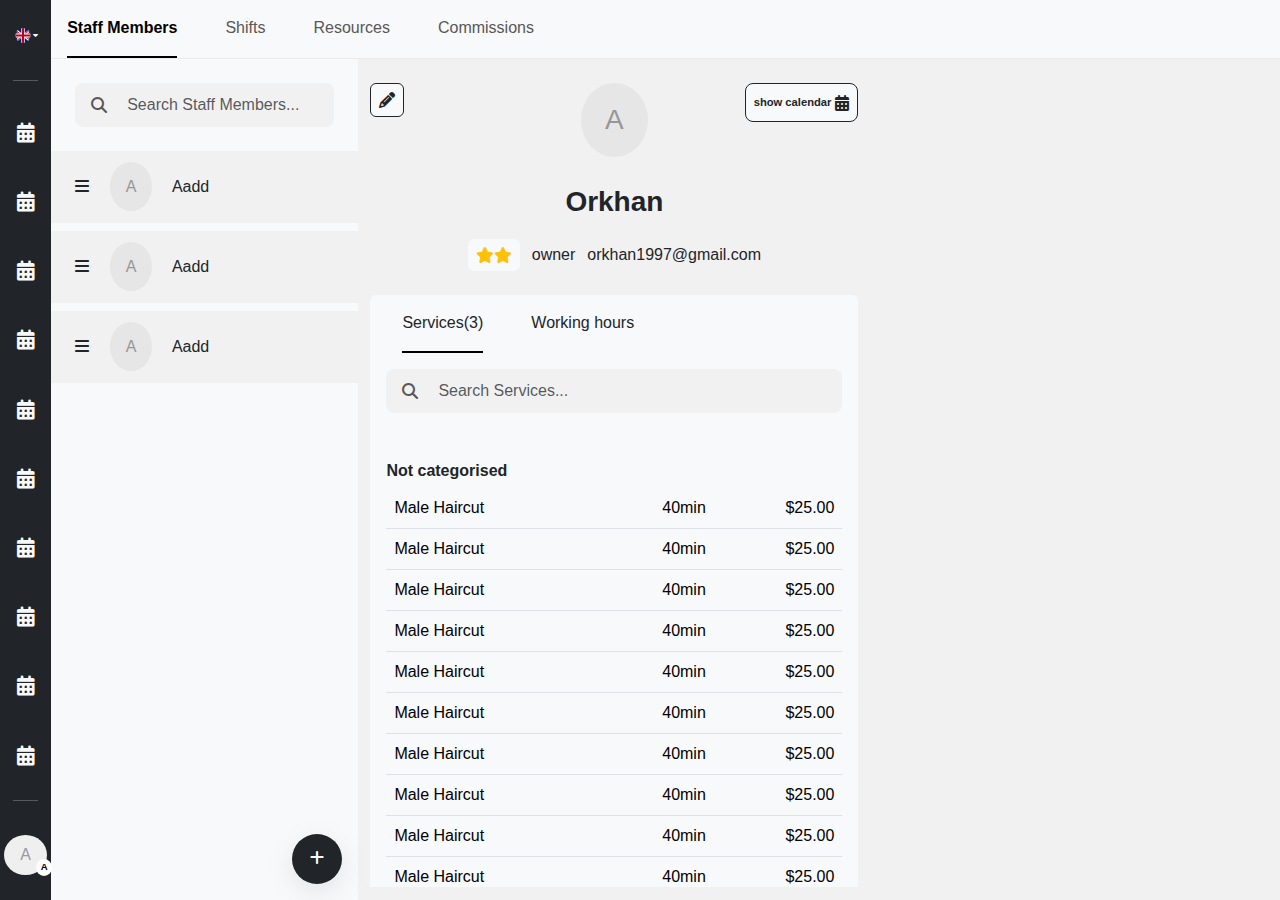
==== commit 9dd14ce1: "staff management" ====
--- a/management.html
+++ b/management.html
@@ -22,7 +22,7 @@
     <link rel="stylesheet" href="/assets/css/management.css" />
   </head>
   <body>
-    <div class="app-main_content container-fluid w-100 w-0 p-0">
+    <div class="app-main_content container-fluid w-100 w-0 p-0 position-relative">
       <nav
         class="navbar navbar-expand-lg sticky-top top-0 w-100 bg-dark py-3 d-block d-lg-none"
       >
@@ -196,37 +196,163 @@
           </div>
         </nav>
         <!-- content -->
-        <section class="main-content flex-grow-1 w-100">
-          <div class="container-fluid overflow-hidden w-100 h-100 p-0">
-            <div class="row bg-light content-nav_heading">
-              <div class="col">
-                <ul
-                  class="navbar-nav d-flex flex-row gap-2 gap-lg-5 px-2 px-lg-3 justify-content-between justify-content-lg-start"
-                >
-                  <li class="nav-item py-2 active">
-                    <a class="nav-link text-capitalize" href="#"
-                      >Staf Members</a
+        <div
+          class="main-content w-100 d-flex min-vh-lg-100 h-100 flex-column"
+          style="height: 100vh"
+        >
+          <!-- NAVIGATION BAR -->
+          <ul
+            class="navbar-nav d-flex flex-row gap-2 gap-lg-5 px-2 px-lg-3 justify-content-between justify-content-lg-start bg-light"
+          >
+            <li class="nav-item py-2 active">
+              <a class="nav-link text-capitalize" href="#">Staff Members</a>
+            </li>
+            <li class="nav-item py-2">
+              <a class="nav-link text-capitalize" href="#">Shifts</a>
+            </li>
+            <li class="nav-item py-2">
+              <a class="nav-link text-capitalize" href="#">Resources</a>
+            </li>
+            <li class="nav-item py-2">
+              <a class="nav-link text-capitalize" href="#">Commissions</a>
+            </li>
+          </ul>
+
+          <!-- CONTENT AREA -->
+          <div class="container-fluid overflow-hidden flex-grow-1">
+            <div class="row h-100 h-lg-auto">
+              <div
+                class="user-form-container col-12 col-lg-3 bg-light p-0 d-flex flex-column position-relative"
+              >
+                <form class="p-4">
+                  <div
+                    class="form-group d-flex flex-row gap-2 align-items-center rounded-3 py-1 px-3"
+                  >
+                    <i
+                      class="fa-solid fa-magnifying-glass"
+                      id="search-icon"
+                    ></i>
+                    <input
+                      type="email"
+                      placeholder="Search staff members..."
+                      class="w-100 border-0 text-capitalize shadow-none form-control"
+                    />
+                  </div>
+                </form>
+                <ul class="user-list d-flex flex-column gap-2 w-100 m-0 p-0">
+                  <li class="p-4 list-item">
+                    <i class="fa-solid fa-bars"></i>
+                    <span
+                      class="text-uppercase user-avatar p-3 rounded-circle mx-3 user-circle w-50 h-50"
+                      >a</span
                     >
+                    <a href="#" class="text-dark">Aadd</a>
                   </li>
-                  <li class="nav-item py-2">
-                    <a class="nav-link text-capitalize" href="#">Shifts</a>
+                  <li class="p-4 list-item">
+                    <i class="fa-solid fa-bars"></i>
+                    <span
+                      class="text-uppercase user-avatar p-3 rounded-circle mx-3 user-circle w-50 h-50"
+                      >a</span
+                    >
+                    <a href="#" class="text-dark">Aadd</a>
                   </li>
-                  <li class="nav-item py-2">
-                    <a class="nav-link text-capitalize" href="#">resources</a>
-                  </li>
-                  <li class="nav-item py-2">
-                    <a class="nav-link text-capitalize" href="#">commisions</a>
+                  <li class="p-4 list-item">
+                    <i class="fa-solid fa-bars"></i>
+                    <span
+                      class="text-uppercase user-avatar p-3 rounded-circle mx-3 user-circle w-50 h-50"
+                      >a</span
+                    >
+                    <a href="#" class="text-dark">Aadd</a>
                   </li>
                 </ul>
-              </div>
-            </div>
-            <div class="content h-100">
-              <div class="container-fluid h-100 w-100">
-                <div class="row h-100 h-lg-auto">
-                  <div
-                    class="user-form-container col-12 col-lg-3 bg-light p-0 d-flex flex-column position-relative"
-                  >
-                    <form class="p-4">
+                <button
+                  class="detail-btn bg-dark position-absolute bottom-0 end-0 m-3 border-0 outline-0 rounded-circle d-lg-flex align-items-center justify-content-center d-none"
+                >
+                  <a href="#" class="text-light"
+                    ><i class="fa-solid fa-plus"></i
+                  ></a>
+                </button>
+              </div>
+              <div class="col-12 staf-details m-0 col-lg-5 py-4 pl-3 pr-0">
+                <div
+                  class="w-100 d-flex flex-column align-items-center justify-content-between"
+                >
+                  <div class="container w-100 p-0 m-0">
+                    <div
+                      class="row w-100 d-flex justify-content-between p-0 m-0"
+                    >
+                      <div class="col-4 p-0">
+                        <a class="icons">
+                          <i
+                            class="fa-solid fa-pencil border border-dark p-2 bg-light rounded-2 text-dark cursor-pointer"
+                          >
+                          </i>
+                        </a>
+                      </div>
+                      <div class="col-4 p-0 d-flex justify-content-center">
+                        <a
+                          class="avatar d-flex flex-column gap-4 align-items-center"
+                        >
+                          <span
+                            class="px-4 py-3 user-avatar rounded-circle text-uppercase fs-3"
+                            style="color: #979797"
+                            >a</span
+                          >
+                          <div class="staffer-name w-100">
+                            <p class="text-dark fs-3 fw-bold text-center">
+                              Orkhan
+                            </p>
+                          </div>
+                        </a>
+                      </div>
+                      <div class="col-4 p-0 d-flex justify-content-end">
+                        <a
+                          class="calendar-icon bg-light rounded-3 px-2 border border-dark h-25 d-flex align-items-center gap-1"
+                        >
+                          <span
+                            class="text-dark fw-bold show-calendar text-center"
+                          >
+                            show calendar
+                          </span>
+                          <i class="fa-solid fa-calendar-days text-dark"></i>
+                        </a>
+                      </div>
+                    </div>
+                  </div>
+                  <div class="staf-content d-flex flex-row align-items-center">
+                    <ul
+                      class="d-flex flex-row align-items-center justify-content-between gap-2 w-100 p-0 m-0"
+                    >
+                      <li
+                        class="bg-light p-2 rounded-2 d-flex align-items-center"
+                      >
+                        <i class="fa-solid fa-star text-warning fs-6"></i>
+                        <i class="fa-solid fa-star text-warning fs-6"></i>
+                      </li>
+                      <li class="owner p-1 rounded-2">
+                        <span class="text-dark">owner</span>
+                      </li>
+                      <li>
+                        <span class="text-dark fs-6">orkhan1997@gmail.com</span>
+                      </li>
+                    </ul>
+                  </div>
+                </div>
+                <div
+                  class="staf-detail-tabs w-100 mt-4 bg-light overflow-hidden rounded-top"
+                >
+                  <div class="tab-heading w-100">
+                    <ul class="d-flex align-center gap-5">
+                      <li class="tab-item active py-3">
+                        <a href="#" class="text-dark fs-6"
+                          >Services<span>(3)</span>
+                        </a>
+                      </li>
+                      <li class="tab-item py-3">
+                        <a href="#" class="text-dark fs-6">Working hours</a>
+                      </li>
+                    </ul>
+                    <form class="px-3">
                       <div
                         class="form-group d-flex flex-row gap-2 align-items-center rounded-3 py-1 px-3"
                       >
@@ -236,201 +362,84 @@
                         ></i>
                         <input
                           type="email"
-                          placeholder="Search staff members..."
+                          placeholder="Search services..."
                           class="w-100 border-0 text-capitalize shadow-none form-control"
                         />
                       </div>
                     </form>
-                    <ul
-                      class="user-list d-flex flex-column gap-2 w-100 m-0 p-0"
+                  </div>
+                  <div class="table mt-5 pb-4 px-3 overflow-hidden">
+                    <div class="title">
+                      <h4 class="text-dark fs-6 fw-semibold">
+                        Not categorised
+                      </h4>
+                    </div>
+                    <table class="table table-hover">
+                      <tbody>
+                        <tr>
+                          <td class="bg-light">Male Haircut</td>
+                          <td class="bg-light text-end">40min</td>
+                          <td class="bg-light text-end">$25.00</td>
+                        </tr>
+                        <tr>
+                          <td class="bg-light">Male Haircut</td>
+                          <td class="bg-light text-end">40min</td>
+                          <td class="bg-light text-end">$25.00</td>
+                        </tr>
+                        <tr>
+                          <td class="bg-light">Male Haircut</td>
+                          <td class="bg-light text-end">40min</td>
+                          <td class="bg-light text-end">$25.00</td>
+                        </tr>
+                        <tr>
+                          <td class="bg-light">Male Haircut</td>
+                          <td class="bg-light text-end">40min</td>
+                          <td class="bg-light text-end">$25.00</td>
+                        </tr>
+                        <tr>
+                          <td class="bg-light">Male Haircut</td>
+                          <td class="bg-light text-end">40min</td>
+                          <td class="bg-light text-end">$25.00</td>
+                        </tr>
+                        <tr>
+                          <td class="bg-light">Male Haircut</td>
+                          <td class="bg-light text-end">40min</td>
+                          <td class="bg-light text-end">$25.00</td>
+                        </tr>
+                        <tr>
+                          <td class="bg-light">Male Haircut</td>
+                          <td class="bg-light text-end">40min</td>
+                          <td class="bg-light text-end">$25.00</td>
+                        </tr>
+                        <tr>
+                          <td class="bg-light">Male Haircut</td>
+                          <td class="bg-light text-end">40min</td>
+                          <td class="bg-light text-end">$25.00</td>
+                        </tr>
+                        <tr>
+                          <td class="bg-light">Male Haircut</td>
+                          <td class="bg-light text-end">40min</td>
+                          <td class="bg-light text-end">$25.00</td>
+                        </tr>
+                        <tr>
+                          <td class="bg-light">Male Haircut</td>
+                          <td class="bg-light text-end">40min</td>
+                          <td class="bg-light text-end">$25.00</td>
+                        </tr>
+                      </tbody>
+                    </table>
+                    <button
+                      type="button"
+                      class="btn btn-outline-dark mt-5 w-100 text-uppercase"
                     >
-                      <li class="p-4 list-item">
-                        <i class="fa-solid fa-bars"></i>
-                        <span
-                          class="text-uppercase user-avatar p-3 rounded-circle mx-3 user-circle w-50 h-50"
-                          >a</span
-                        >
-                        <a href="#" class="text-dark">Aadd</a>
-                      </li>
-                    </ul>
-                  </div>
-                  <div
-                    class="col-12 overflow-auto m-0 col-lg-5 h-100 py-4 pl-3 pr-0"
-                  >
-                    <div
-                      class="staf-details w-100 d-flex flex-column align-items-center justify-content-between"
-                    >
-                      <div class="container w-100 p-0 m-0">
-                        <div
-                          class="row w-100 d-flex justify-content-between p-0 m-0"
-                        >
-                          <div class="col-4 p-0">
-                            <a class="icons">
-                              <i
-                                class="fa-solid fa-pencil border border-dark p-2 bg-light rounded-2 text-dark cursor-pointer"
-                              >
-                              </i>
-                            </a>
-                          </div>
-                          <div class="col-4 p-0 d-flex justify-content-center">
-                            <a
-                              class="avatar d-flex flex-column gap-4 align-items-center"
-                            >
-                              <span
-                                class="px-4 py-3 user-avatar rounded-circle text-uppercase fs-3" style="color: #979797;"
-                                >a</span
-                              >
-                              <div class="staffer-name w-100">
-                                <p class="text-dark fs-3 fw-bold text-center">
-                                  Orkhan
-                                </p>
-                              </div>
-                            </a>
-                          </div>
-                          <div class="col-4 p-0 d-flex justify-content-end">
-                            <a
-                              class="calendar-icon bg-light rounded-3 px-2 border border-dark h-25 d-flex align-items-center gap-1"
-                            >
-                              <span
-                                class="text-dark fw-bold show-calendar text-center"
-                              >
-                                show calendar
-                              </span>
-                              <i
-                                class="fa-solid fa-calendar-days text-dark"
-                              ></i>
-                            </a>
-                          </div>
-                        </div>
-                      </div>
-                      <div
-                        class="staf-content d-flex flex-row align-items-center"
-                      >
-                        <ul
-                          class="d-flex flex-row align-items-center justify-content-between gap-2 w-100 p-0 m-0"
-                        >
-                          <li
-                            class="bg-light p-2 rounded-2 d-flex align-items-center"
-                          >
-                            <i class="fa-solid fa-star text-warning fs-6"></i>
-                            <i class="fa-solid fa-star text-warning fs-6"></i>
-                          </li>
-                          <li class="owner p-1 rounded-2">
-                            <span class="text-dark">owner</span>
-                          </li>
-                          <li>
-                            <span class="text-dark fs-6"
-                              >orkhan1997@gmail.com</span
-                            >
-                          </li>
-                        </ul>
-                      </div>
-                    </div>
-                    <div
-                      class="staf-detail-tabs w-100 mt-4 bg-light rounded-top"
-                    >
-                      <div class="tab-heading w-100">
-                        <ul class="d-flex align-center gap-5">
-                          <li class="tab-item active py-3">
-                            <a href="#" class="text-dark fs-6"
-                              >Services<span>(3)</span>
-                            </a>
-                          </li>
-                          <li class="tab-item py-3">
-                            <a href="#" class="text-dark fs-6">Working hours</a>
-                          </li>
-                        </ul>
-                        <form class="px-3">
-                          <div
-                            class="form-group d-flex flex-row gap-2 align-items-center rounded-3 py-1 px-3"
-                          >
-                            <i
-                              class="fa-solid fa-magnifying-glass"
-                              id="search-icon"
-                            ></i>
-                            <input
-                              type="email"
-                              placeholder="Search services..."
-                              class="w-100 border-0 text-capitalize shadow-none form-control"
-                            />
-                          </div>
-                        </form>
-                      </div>
-                      <div class="table mt-5 pb-4 px-3">
-                        <div class="title">
-                          <h4 class="text-dark fs-6 fw-semibold">
-                            Not categorised
-                          </h4>
-                        </div>
-                        <table class="table table-hover">
-                          <tbody>
-                            <tr>
-                              <td class="bg-light">Male Haircut</td>
-                              <td class="bg-light text-end">40min</td>
-                              <td class="bg-light text-end">$25.00</td>
-                            </tr>
-                            <tr>
-                              <td class="bg-light">Male Haircut</td>
-                              <td class="bg-light text-end">40min</td>
-                              <td class="bg-light text-end">$25.00</td>
-                            </tr>
-                            <tr>
-                              <td class="bg-light">Male Haircut</td>
-                              <td class="bg-light text-end">40min</td>
-                              <td class="bg-light text-end">$25.00</td>
-                            </tr>
-                            <tr>
-                              <td class="bg-light">Male Haircut</td>
-                              <td class="bg-light text-end">40min</td>
-                              <td class="bg-light text-end">$25.00</td>
-                            </tr>
-                            <tr>
-                              <td class="bg-light">Male Haircut</td>
-                              <td class="bg-light text-end">40min</td>
-                              <td class="bg-light text-end">$25.00</td>
-                            </tr>
-                            <tr>
-                              <td class="bg-light">Male Haircut</td>
-                              <td class="bg-light text-end">40min</td>
-                              <td class="bg-light text-end">$25.00</td>
-                            </tr>
-                            <tr>
-                              <td class="bg-light">Male Haircut</td>
-                              <td class="bg-light text-end">40min</td>
-                              <td class="bg-light text-end">$25.00</td>
-                            </tr>
-                            <tr>
-                              <td class="bg-light">Male Haircut</td>
-                              <td class="bg-light text-end">40min</td>
-                              <td class="bg-light text-end">$25.00</td>
-                            </tr>
-                            <tr>
-                              <td class="bg-light">Male Haircut</td>
-                              <td class="bg-light text-end">40min</td>
-                              <td class="bg-light text-end">$25.00</td>
-                            </tr>
-                            <tr>
-                              <td class="bg-light">Male Haircut</td>
-                              <td class="bg-light text-end">40min</td>
-                              <td class="bg-light text-end">$25.00</td>
-                            </tr>
-                          </tbody>
-                        </table>
-                        <button
-                          type="button"
-                          class="btn btn-outline-dark mt-5 w-100 text-uppercase"
-                        >
-                          edit services
-                        </button>
-                      </div>
-                    </div>
-                  </div>
-                  <div class="col-4"></div>
+                      edit services
+                    </button>
+                  </div>
                 </div>
               </div>
             </div>
           </div>
-        </section>
+        </div>
         <!-- Modal -->
         <div
           class="modal fade"
@@ -471,7 +480,7 @@
                     />
                   </div>
                 </form>
-                <ul class="w-100 d-flex flex-column p-0 gap-3 my-3">
+                <ul class="w-100 d-flex flex-column p-0 gap-3 mb-5">
                   <li
                     class="currently-user pt-3 px-4 w-100 d-flex flex-column align-items-start rounded-3"
                   >
@@ -481,14 +490,33 @@
                     <span class="text-dark fw-bolder">Aaddbarber</span>
                     <p class="location-user">Newworth Ct, Columbia</p>
                   </li>
+                  <li
+                    class="currently-user pt-3 px-4 w-100 d-flex flex-column align-items-start rounded-3"
+                  >
+                    <span class="text-success fw-bold fs-6">
+                      . Currently using
+                    </span>
+                    <span class="text-dark fw-bolder">Aaddbarber</span>
+                    <p class="location-user">Newworth Ct, Columbia</p>
+                  </li>
+                  
                 </ul>
               </div>
               <div
-                class="modal-footer p-0 m-0 d-flex align-items-center justify-content-between"
+                class="modal-footer p-0 m-0 d-flex align-items-center justify-content-between py-4"
               >
-                <div>
-                  <div></div>
-                  <div></div>
+                <div
+                  class="d-flex align-items-center justify-content-start gap-3"
+                >
+                  <button
+                    class="text-uppercase user-avatar py-2 px-3 rounded-circle border-none outline-none"
+                  >
+                    a
+                  </button>
+                  <div class="d-flex flex-column align-items-start">
+                    <span class="account-title">Logged as</span>
+                    <span class="account-name text-dark">Aadd</span>
+                  </div>
                 </div>
                 <a
                   href="#"
@@ -499,6 +527,13 @@
             </div>
           </div>
         </div>
+        <button
+        class="detail-btn bg-dark position-fixed bottom-0 end-0 m-3 border-0 outline-0 rounded-circle d-lg-none align-items-center justify-content-center d-flex"
+      >
+        <a href="#" class="text-light"
+          ><i class="fa-solid fa-plus"></i
+        ></a>
+      </button>
       </main>
     </div>
     <!-- Bootstrap Bundle JS -->
--- a/assets/css/management.css
+++ b/assets/css/management.css
@@ -45,6 +45,9 @@
 .main-content {
   background-color: #f4f4f4;
 }
+.navbar-nav {
+  border-bottom: 1px solid #ebebeb;
+}
 .form-group,
 .main-content,
 input,
@@ -59,6 +62,8 @@
 .user-avatar {
   background: #e6e6e6;
   color: #979797;
+  border: none;
+  outline: none;
 }
 .show-calendar {
   font-size: 0.7rem;
@@ -66,9 +71,7 @@
 .tab-item.active {
   border-bottom: 2px solid black;
 }
-.tab-heading ul {
-  border-bottom: 1px solid #ebebeb;
-}
+
 .nav-item {
   color: #595757;
 }
@@ -79,6 +82,13 @@
   border-bottom: 2px solid black;
   font-weight: 700;
   color: #000;
+}
+.account-title {
+  color: #979797;
+  font-size: 0.6rem;
+}
+.account-name {
+  font-size: 0.7rem;
 }
 .modal-head {
   display: flex;
@@ -99,6 +109,15 @@
 .logout-btn:hover {
   background: #000;
   color: #fff !important;
+}
+.detail-btn {
+  width: 50px;
+  height: 50px;
+  box-shadow: rgba(149, 157, 165, 0.2) 0px 8px 24px;
+}
+.staf-details {
+  height: 92vh;
+  overflow-y: auto;
 }
 @media (max-width: 991px) {
   .app-main_content {
@@ -136,7 +155,7 @@
     color: #595757;
     font-size: 0.8rem;
   }
-  /* .main-content::-webkit-scrollbar {
-    display: none;
-  } */
+  .staf-details {
+    height: 100%;
+  }
 }
